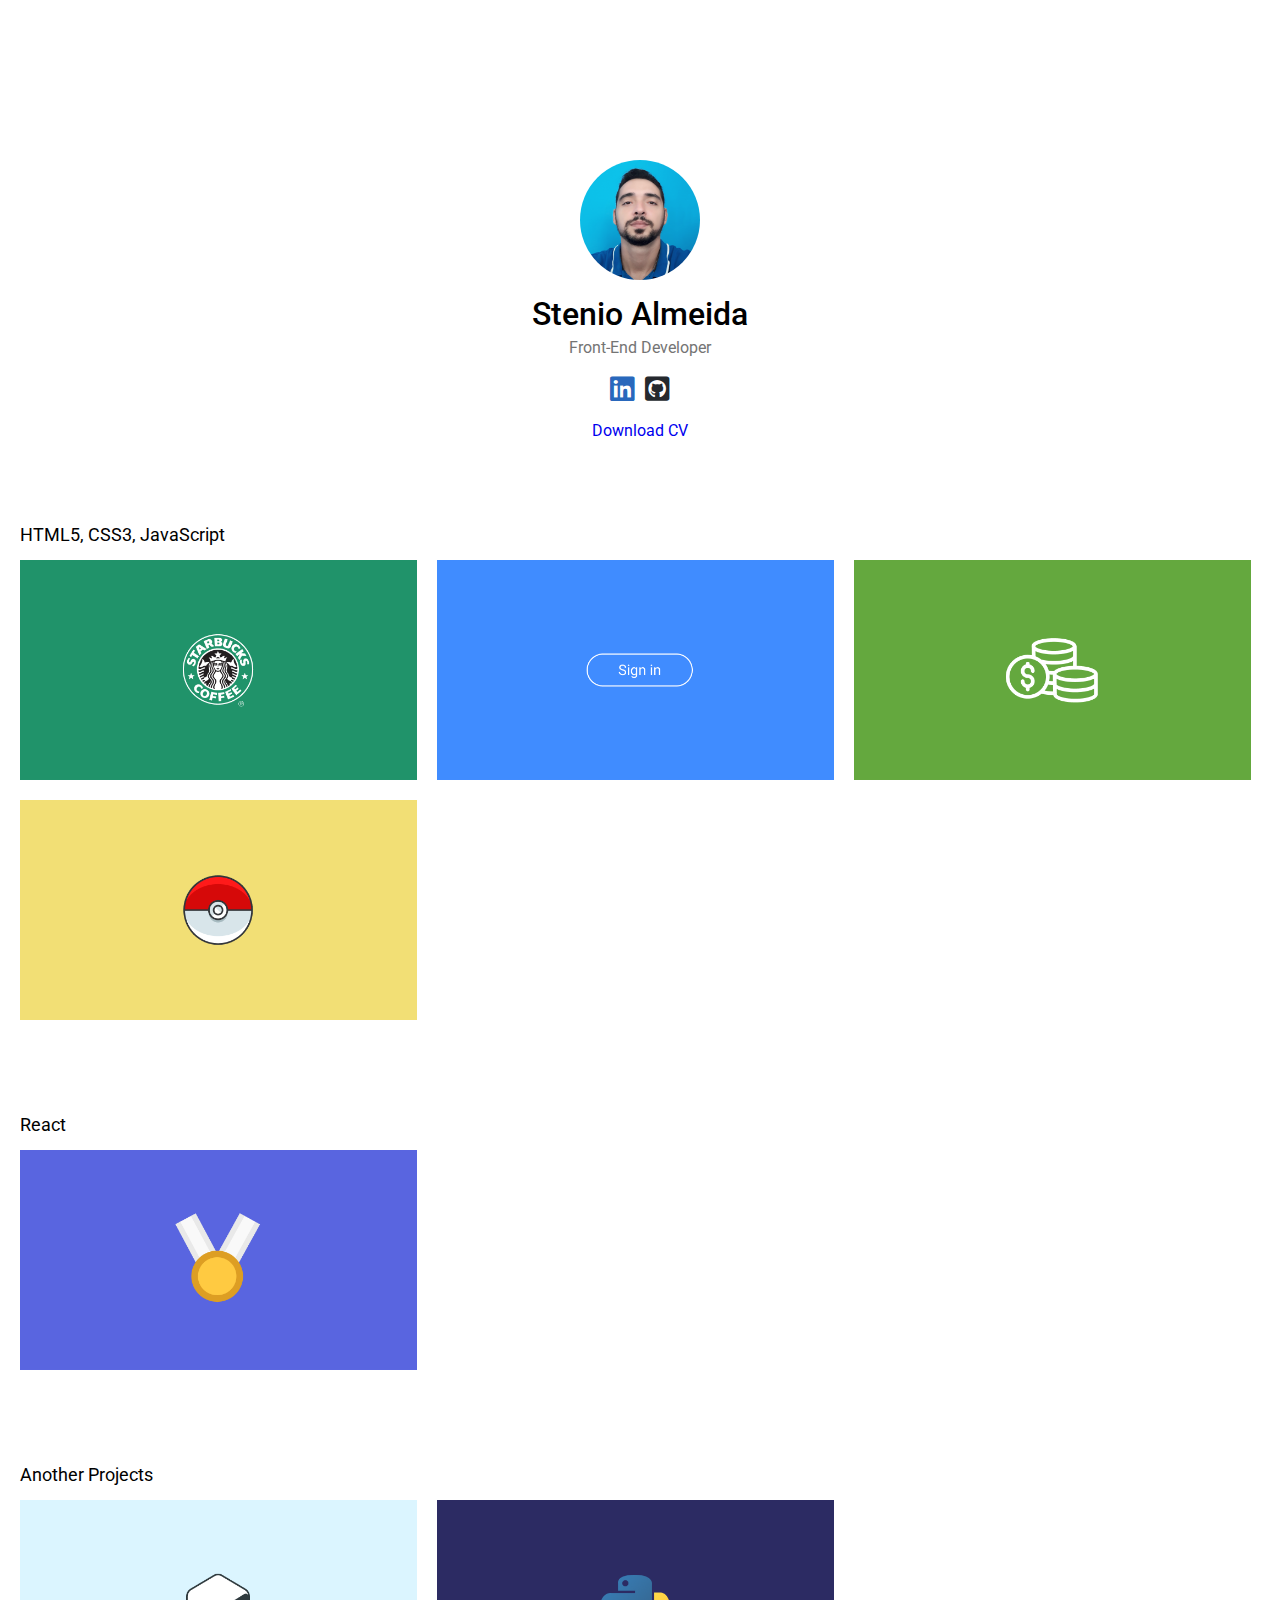
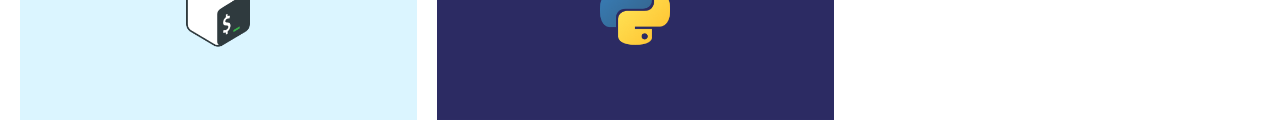
==== index.html @ 11bab7eb "refactor: pokemon project added, instagram and nike projects removed, categories modified" ====
<!DOCTYPE html>
<html lang="en">

<head>
  <meta charset="UTF-8">
  <meta name="viewport" content="width=device-width, initial-scale=1.0">
  <link rel="stylesheet" href="./style.css">
  <link rel="stylesheet" href="https://cdnjs.cloudflare.com/ajax/libs/font-awesome/5.11.2/css/all.css">
  <title>Portfolio 2021 - Stenio Almeida</title>
</head>

<body>
  <section class="profile-box">
    <div class="profile-img-box">
      <img src="./imgs/profile-photo.png" alt="">
    </div>
    <div class="name-box">
      <p class="name">Stenio Almeida</p>
    </div>
    <div class="occupation-box">
      <p class="occupation">Front-End Developer</p>
    </div>
    <div class="sci">
      <a href="https://www.linkedin.com/in/stenioas/" target="_blank"><i class="fab fa-linkedin"
          style="color: #2968BC;"></i></a>
      <a href="https://github.com/stenioas" target="_blank"><i class="fab fa-github-square"
          style="color: #25292E;"></i></a>
    </div>
    <div class="sci">
      <a href="https://github.com/stenioas/stenioas.github.io/raw/master/downloads/stenio-cv-2021.pdf"
        target="_blank">Download CV</a>
    </div>
  </section>
  <section class="projects-box">
    <div class="projects-title">
      <h1>HTML5, CSS3, JavaScript</h1>
    </div>
    <div class="cards-box">
      <div class="card-box" onclick="window.open('./starbucks-homepage/index.html', '_blank')">
        <div class="project-img-box">
          <img src="./imgs/capa-starbucks.png" alt="image">
        </div>
        <div class="card-content-box">
          <h2>Starbucks - Desktop</h2>
        </div>
      </div>
      <div class="card-box" onclick="window.open('./login-form/index.html', '_blank')">
        <div class="project-img-box">
          <img src="./imgs/capa-login-form.png" alt="Login Form Image">
        </div>
        <div class="card-content-box">
          <h2>Login Form</h2>
        </div>
      </div>
      <div class="card-box" onclick="window.open('https://stenioas.github.io/dev.finance', '_blank')">
        <div class="project-img-box">
          <img src="./imgs/capa-devfinance.png" alt="Finance project image">
        </div>
        <div class="card-content-box">
          <h2>Finace App</h2>
        </div>
      </div>
      <div class="card-box" onclick="window.open('https://stenioas.github.io/mentalistapokemon/', '_blank')">
        <div class="project-img-box">
          <img src="./imgs/capa-pokemon.png" alt="Pokémon project image">
        </div>
        <div class="card-content-box">
          <h2>Pokémon App</h2>
        </div>
      </div>
    </div>
  </section>
  <section class="projects-box">
    <div class="projects-title">
      <h1>React</h1>
    </div>
    <div class="cards-box">
      <div class="card-box" onclick="window.open('https://youmove.vercel.app', '_blank')">
        <div class="project-img-box">
          <img src="./imgs/capa-movitu.png" alt="Youmove React App">
        </div>
        <div class="card-content-box">
          <h2>Pomodoro App</h2>
        </div>
      </div>
    </div>
  </section>
  <section class="projects-box">
    <div class="projects-title">
      <h1>Another Projects</h1>
    </div>
    <div class="cards-box">
      <div class="card-box" onclick="window.open('https://github.com/stenioas/malpi', '_blank')">
        <div class="project-img-box">
          <img src="./imgs/capa-shell-project.png" alt="image">
        </div>
        <div class="card-content-box">
          <h2>Archlinux Installer</h2>
        </div>
      </div>
      <div class="card-box" onclick="window.open('https://github.com/stenioas/geraboh', '_blank')">
        <div class="project-img-box">
          <img src="./imgs/capa-python-project.png" alt="image">
        </div>
        <div class="card-content-box">
          <h2>Python Project</h2>
        </div>
      </div>
    </div>
  </section>
</body>

</html>
---- style.css ----
@import url('https://fonts.googleapis.com/css2?family=Roboto:ital,wght@0,100;0,300;0,400;0,500;0,700;0,900;1,100;1,300;1,400;1,500;1,700;1,900&display=swap');

*
{
  margin: 0;
  padding: 0;
  box-sizing: border-box;
  font-family: "Roboto", sans-serif;
  font-size: 16px;
  text-decoration: none;
}

body
{
  display: flex;
  flex-direction: column;
  justify-content: center;
  align-items: center;
  background: #ffffff;
  min-height: 100vh;
}

.profile-box
{
  display: flex;
  flex-direction: column;
  flex-wrap: wrap;
  justify-content: space-between;
  align-items: center;
  width: 100%;
  margin-top: 160px;
}

.profile-img-box
{
  display: flex;
  justify-content: center;
  align-items: center;
  border-radius: 50%;
  overflow: hidden;
  width: 120px;
  height: 120px;
}

.profile-img-box img
{
  max-width: 100%;
  object-fit: cover;
}

.name-box
{
  margin-top: 15px;
}

.name
{
  font-weight: 500;
  font-size: 2em;
  color: #000000;
}

.occupation-box
{
  margin-top: 5px;
}

.occupation
{
  font-size: 1em;
  color: #747474;
  font-weight: 400;
}

.sci
{
  display: flex;
  justify-content: center;
  align-items: center;
  margin-top: 18px;
}

.sci a
{
  margin: 0 5px 0 5px;
}

.sci a i
{
  font-size: 28px;
}

.projects-box
{
  display: flex;
  flex-direction: column;
  justify-content: flex-start;
  width: 100%;
  margin-top: 45px;
}

.projects-title
{
  width: 100%;
  margin-top: 40px;
  padding-left: 10px;
}

.projects-title h1
{
  font-size: 1.1em;
  color: #000000;
  font-weight: 400;
}

.cards-box
{
  display: flex;
  flex-direction: row;
  justify-content: flex-start;
  align-items: center;
  flex-wrap: wrap;
  width: 100%;
  margin-top: 5px;
}

.card-box
{
  position: relative;
  width: 100%;
  height: 300px;
  display: flex;
  justify-content: center;
  align-items: center;
  flex-wrap: wrap;
  overflow: hidden;
}

.card-box:hover
{
  transition: all 0.5s;
  cursor: pointer;
}

.project-img-box
{
  position: relative;
  width: 100%;
  max-width: 100%;
  height: 100%;
}

.project-img-box img
{
  position: relative;
  width: 100%;
  height: 100%;
  object-fit: cover;
  transition: all 0.5s;
}

.card-box:hover .project-img-box img
{
  filter: brightness(70%);
  transform: scale(1.2);
  transition: all .5s;
}

.card-content-box
{
  position: absolute;
  display: flex;
  flex-direction: column;
  justify-content: flex-end;
  align-items: flex-start;
  width: 100%;
  height: 100%;
  padding: 20px;
}

.card-content-box h2
{
  font-size: 20px;
  font-weight: 500;
  color: #fff;
  opacity: 0;
}

.card-box:hover .card-content-box h2
{
  transition: .5s ease-in-out;
  opacity: 1;
  z-index: 1;
}

/* media styles */

/* Tablet Styles */
@media only screen and (min-width: 855px) and (max-width: 1145px)
{
  .projects-box
  {
    padding: 0 10px;
  }
  .card-box
  {
    max-width: 47.5%;
    max-height: 220px;
    margin: 10px;
  }
}

/* Desktop Styles */
@media only screen and (min-width: 1145px)
{
  .projects-box
  {
    max-width: 1280px;
    padding: 0 10px;
  }

  .card-box
  {
    max-width: 31.5%;
    max-height: 220px;
    margin: 10px;
  }
}
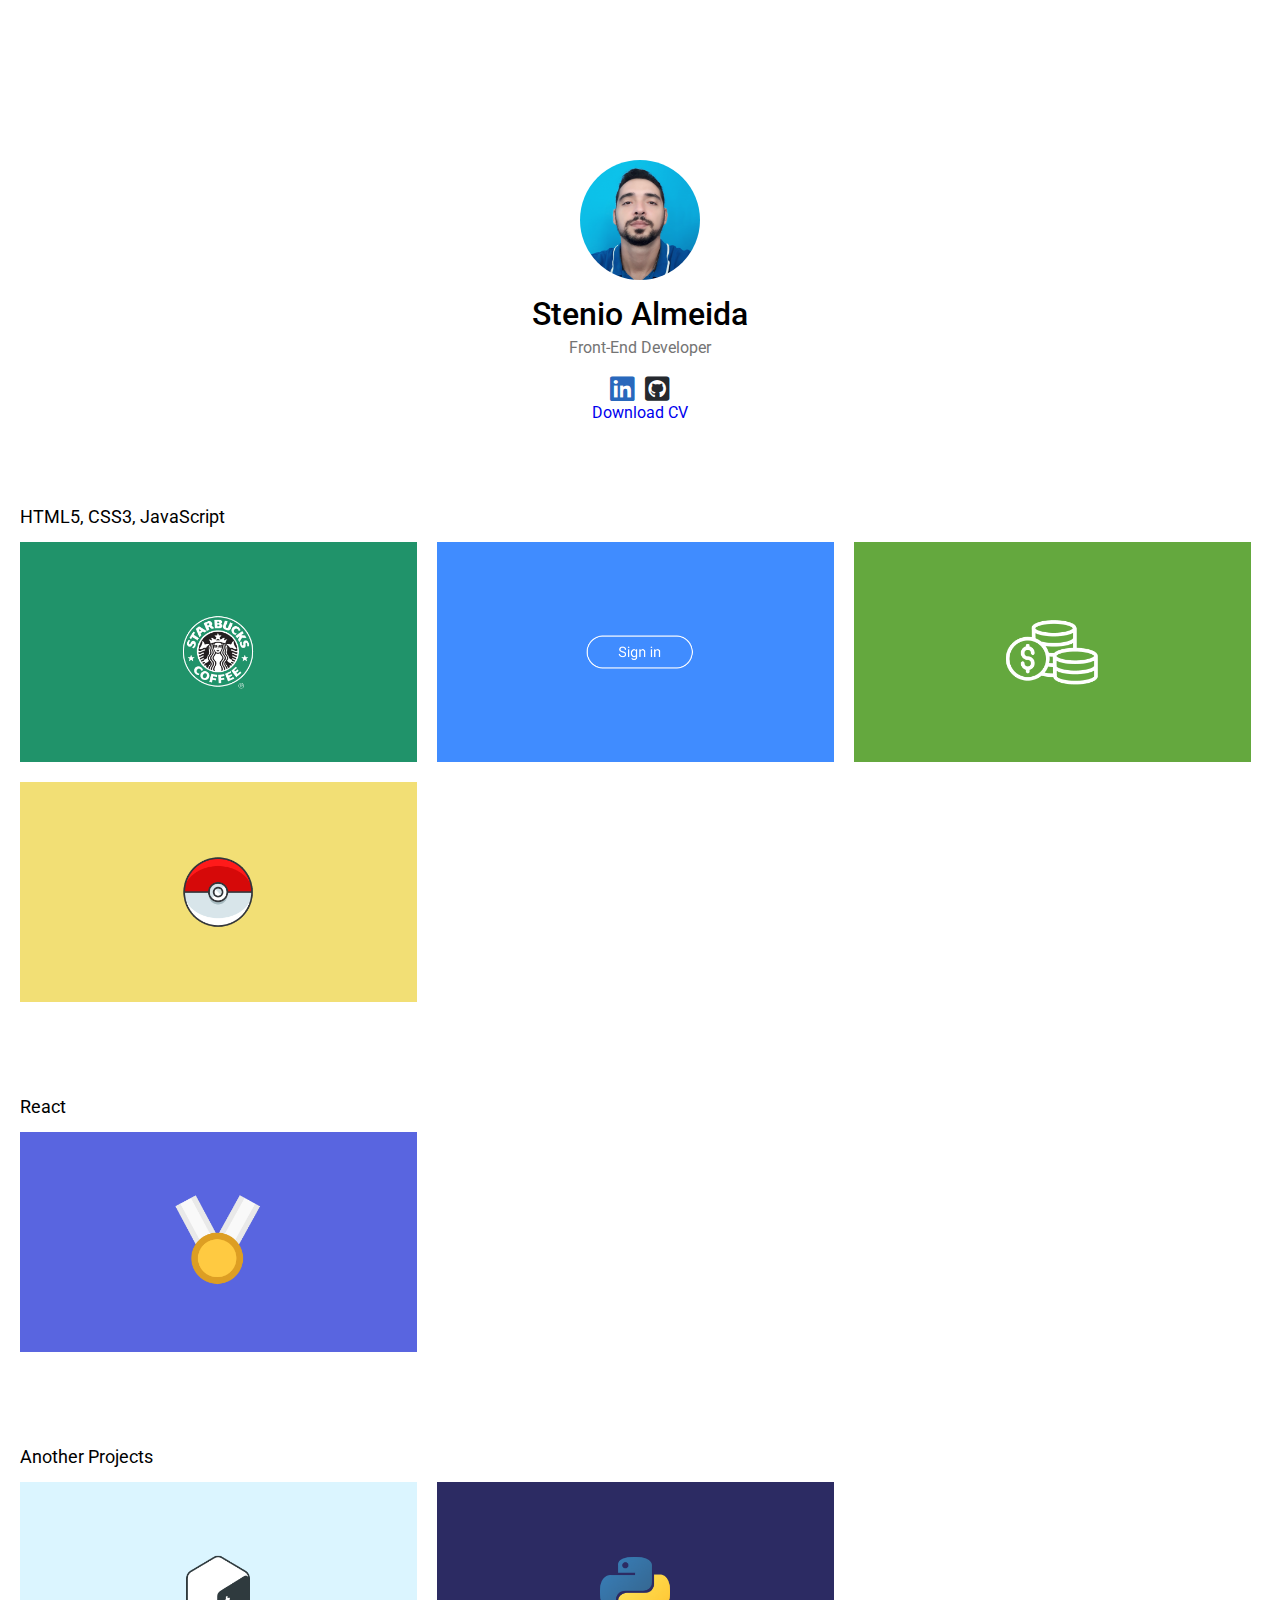
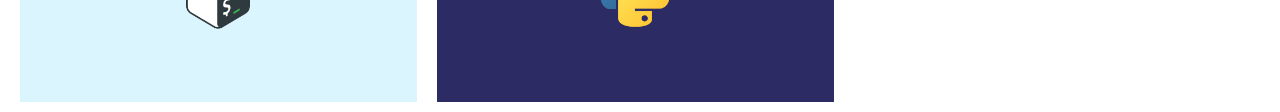
==== commit 95cfa842: "refactor: downloadCv class added" ====
--- a/index.html
+++ b/index.html
@@ -26,7 +26,7 @@
       <a href="https://github.com/stenioas" target="_blank"><i class="fab fa-github-square"
           style="color: #25292E;"></i></a>
     </div>
-    <div class="sci">
+    <div class="downloadCv">
       <a href="https://github.com/stenioas/stenioas.github.io/raw/master/downloads/stenio-cv-2021.pdf"
         target="_blank">Download CV</a>
     </div>
@@ -41,7 +41,7 @@
           <img src="./imgs/capa-starbucks.png" alt="image">
         </div>
         <div class="card-content-box">
-          <h2>Starbucks - Desktop</h2>
+          <h2>Starbucks Concept</h2>
         </div>
       </div>
       <div class="card-box" onclick="window.open('./login-form/index.html', '_blank')">
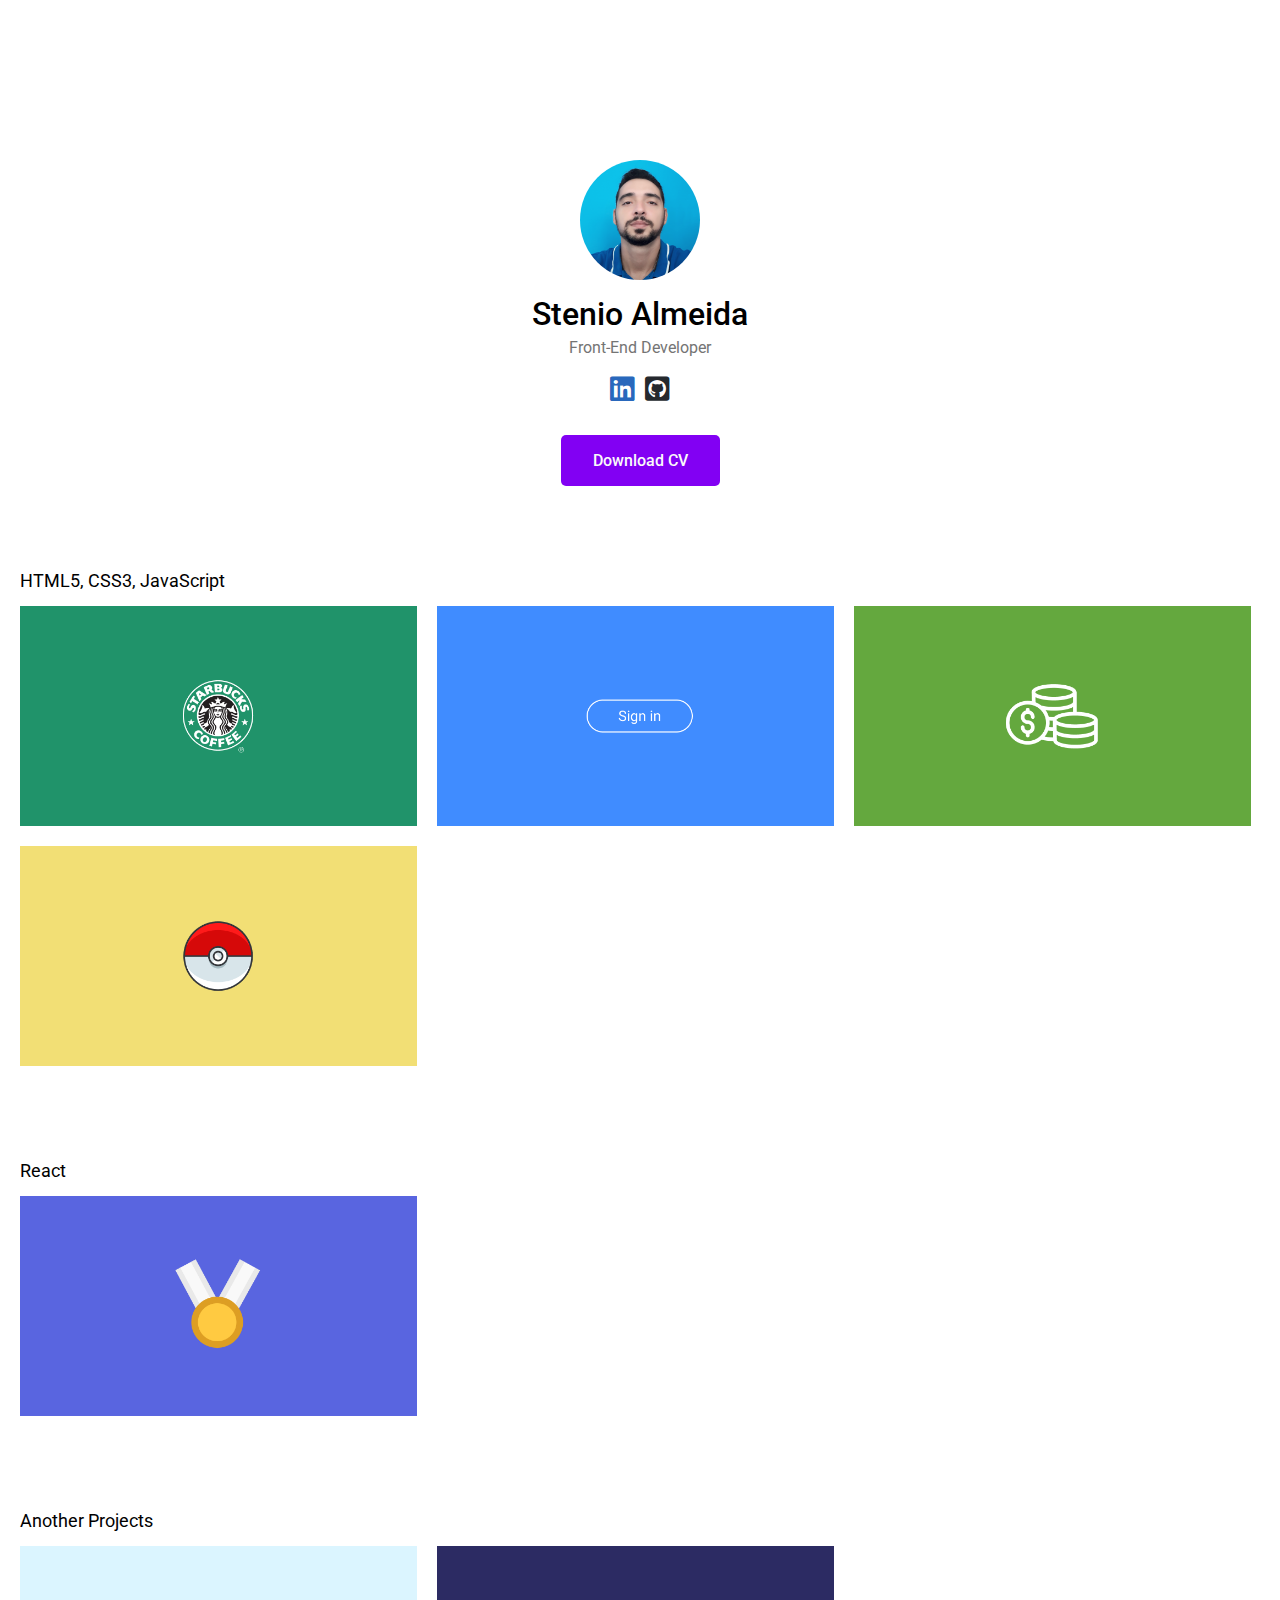
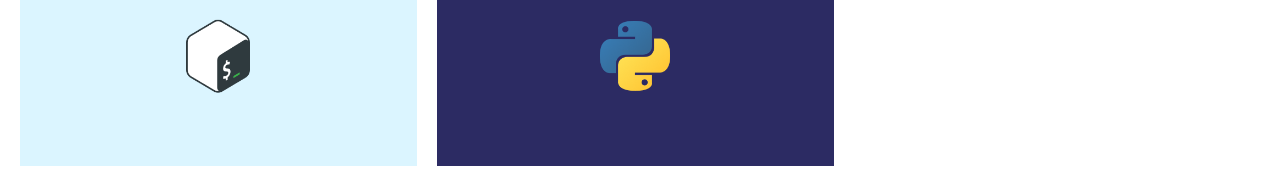
==== commit a2e24073: "refactor: link fonts added and removed from styles" ====
--- a/index.html
+++ b/index.html
@@ -4,9 +4,17 @@
 <head>
   <meta charset="UTF-8">
   <meta name="viewport" content="width=device-width, initial-scale=1.0">
+  <title>Portfolio 2021 - Stenio Almeida</title>
+
+  <!-- fonts -->
+  <link rel="preconnect" href="https://fonts.gstatic.com">
+  <link
+    href="https://fonts.googleapis.com/css2?family=Roboto:ital,wght@0,100;0,300;0,400;0,500;0,700;1,100;1,300;1,400;1,500;1,700&display=swap"
+    rel="stylesheet">
+  <link rel="stylesheet" href="https://cdnjs.cloudflare.com/ajax/libs/font-awesome/5.11.2/css/all.css">
+
+  <!-- styles -->
   <link rel="stylesheet" href="./style.css">
-  <link rel="stylesheet" href="https://cdnjs.cloudflare.com/ajax/libs/font-awesome/5.11.2/css/all.css">
-  <title>Portfolio 2021 - Stenio Almeida</title>
 </head>
 
 <body>
--- a/style.css
+++ b/style.css
@@ -1,5 +1,3 @@
-@import url('https://fonts.googleapis.com/css2?family=Roboto:ital,wght@0,100;0,300;0,400;0,500;0,700;0,900;1,100;1,300;1,400;1,500;1,700;1,900&display=swap');
-
 *
 {
   margin: 0;
@@ -90,6 +88,26 @@
   font-size: 28px;
 }
 
+.downloadCv {
+  margin-top: 2rem;
+  background-color: #8200f3;
+  border-radius: 5px;
+
+  padding: 1rem 2rem;
+  transition: .2s;
+}
+
+.downloadCv:hover {
+  background-color: #6b00d9;
+  cursor: pointer;
+}
+
+.downloadCv a {
+  color: #fafafa;
+  font-size: 1rem;
+  font-weight: 500;
+}
+
 .projects-box
 {
   display: flex;
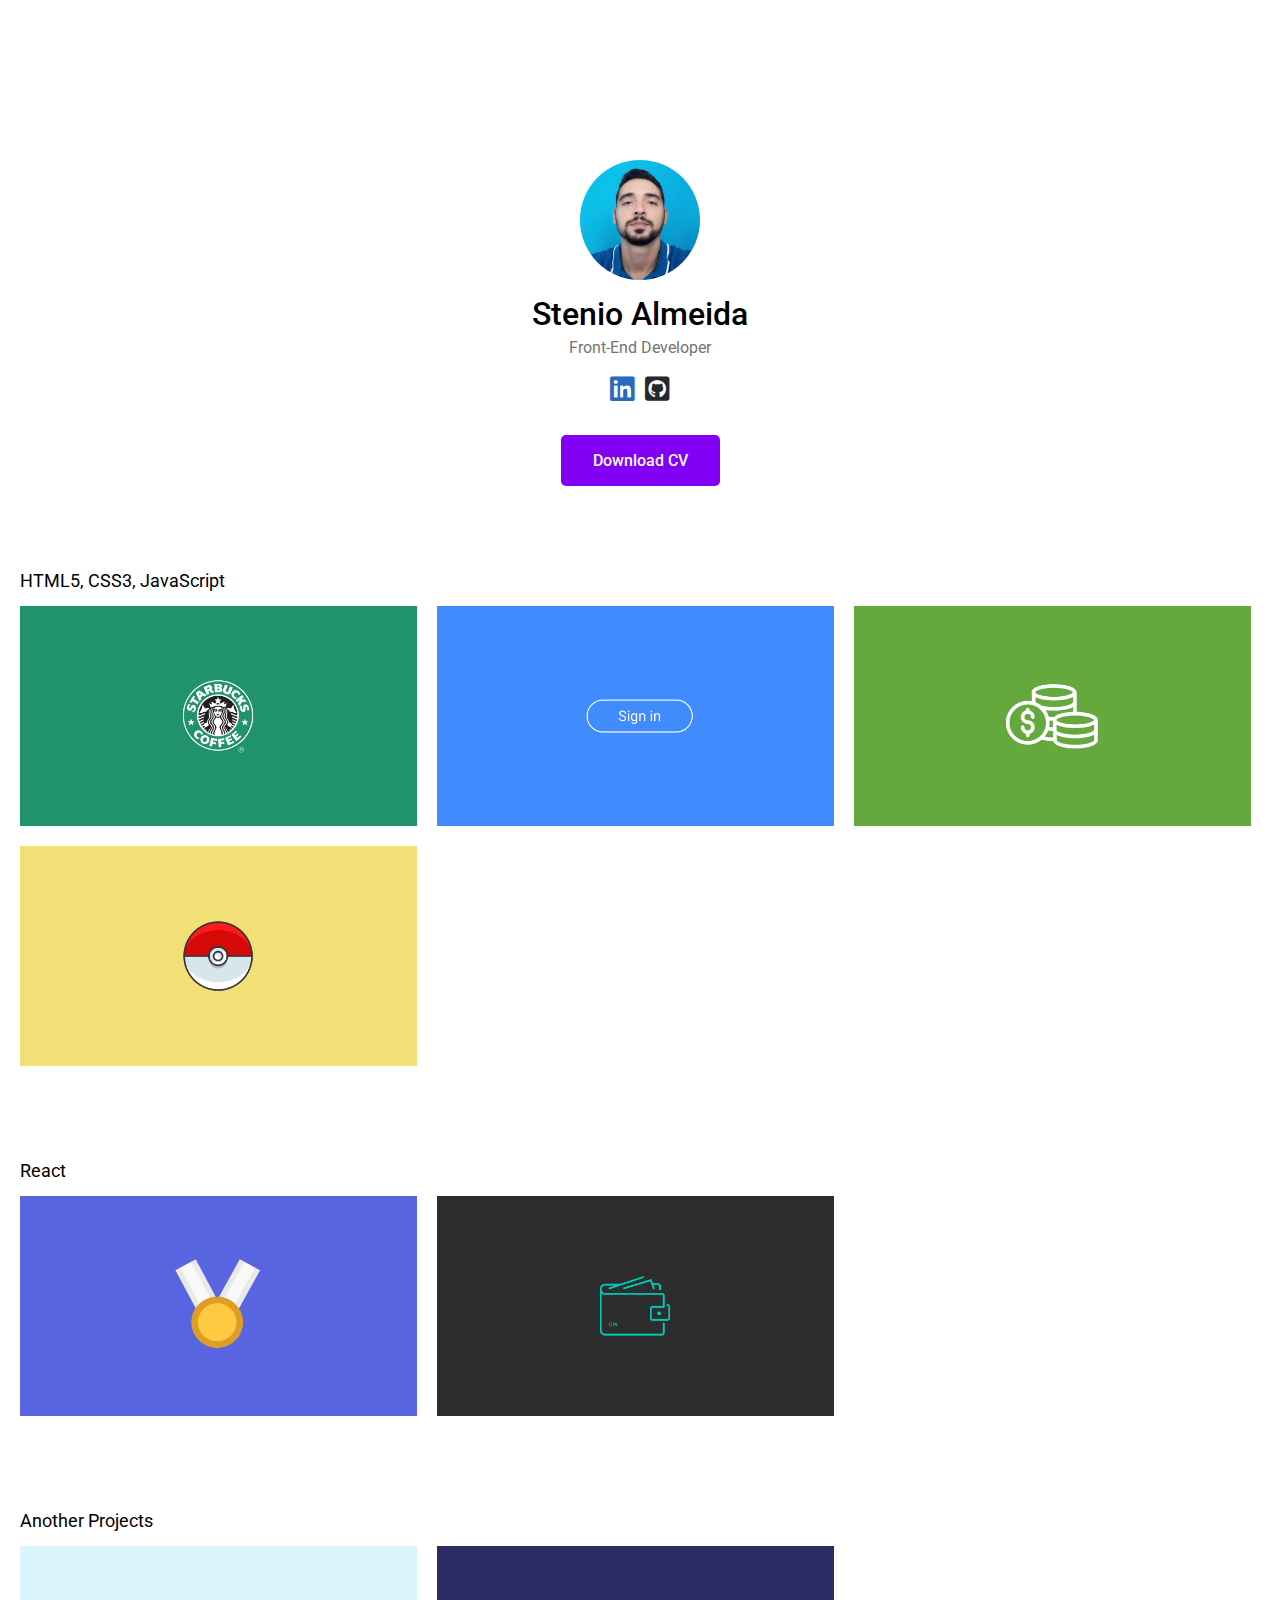
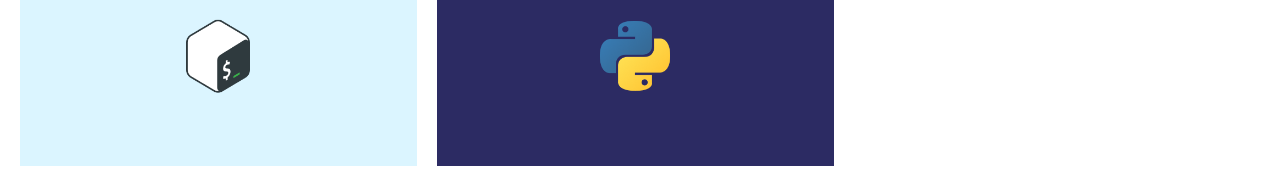
==== commit 55b16f64: "feat: new projet greenwallet added" ====
--- a/index.html
+++ b/index.html
@@ -91,6 +91,14 @@
           <h2>Pomodoro App</h2>
         </div>
       </div>
+      <div class="card-box" onclick="window.open('https://github.com/MeAjudaDev/greenwallet-react', '_blank')">
+        <div class="project-img-box">
+          <img src="./imgs/capa-greenwallet.png" alt="Green Wallet App">
+        </div>
+        <div class="card-content-box">
+          <h2>Finance App - Coming soon</h2>
+        </div>
+      </div>
     </div>
   </section>
   <section class="projects-box">
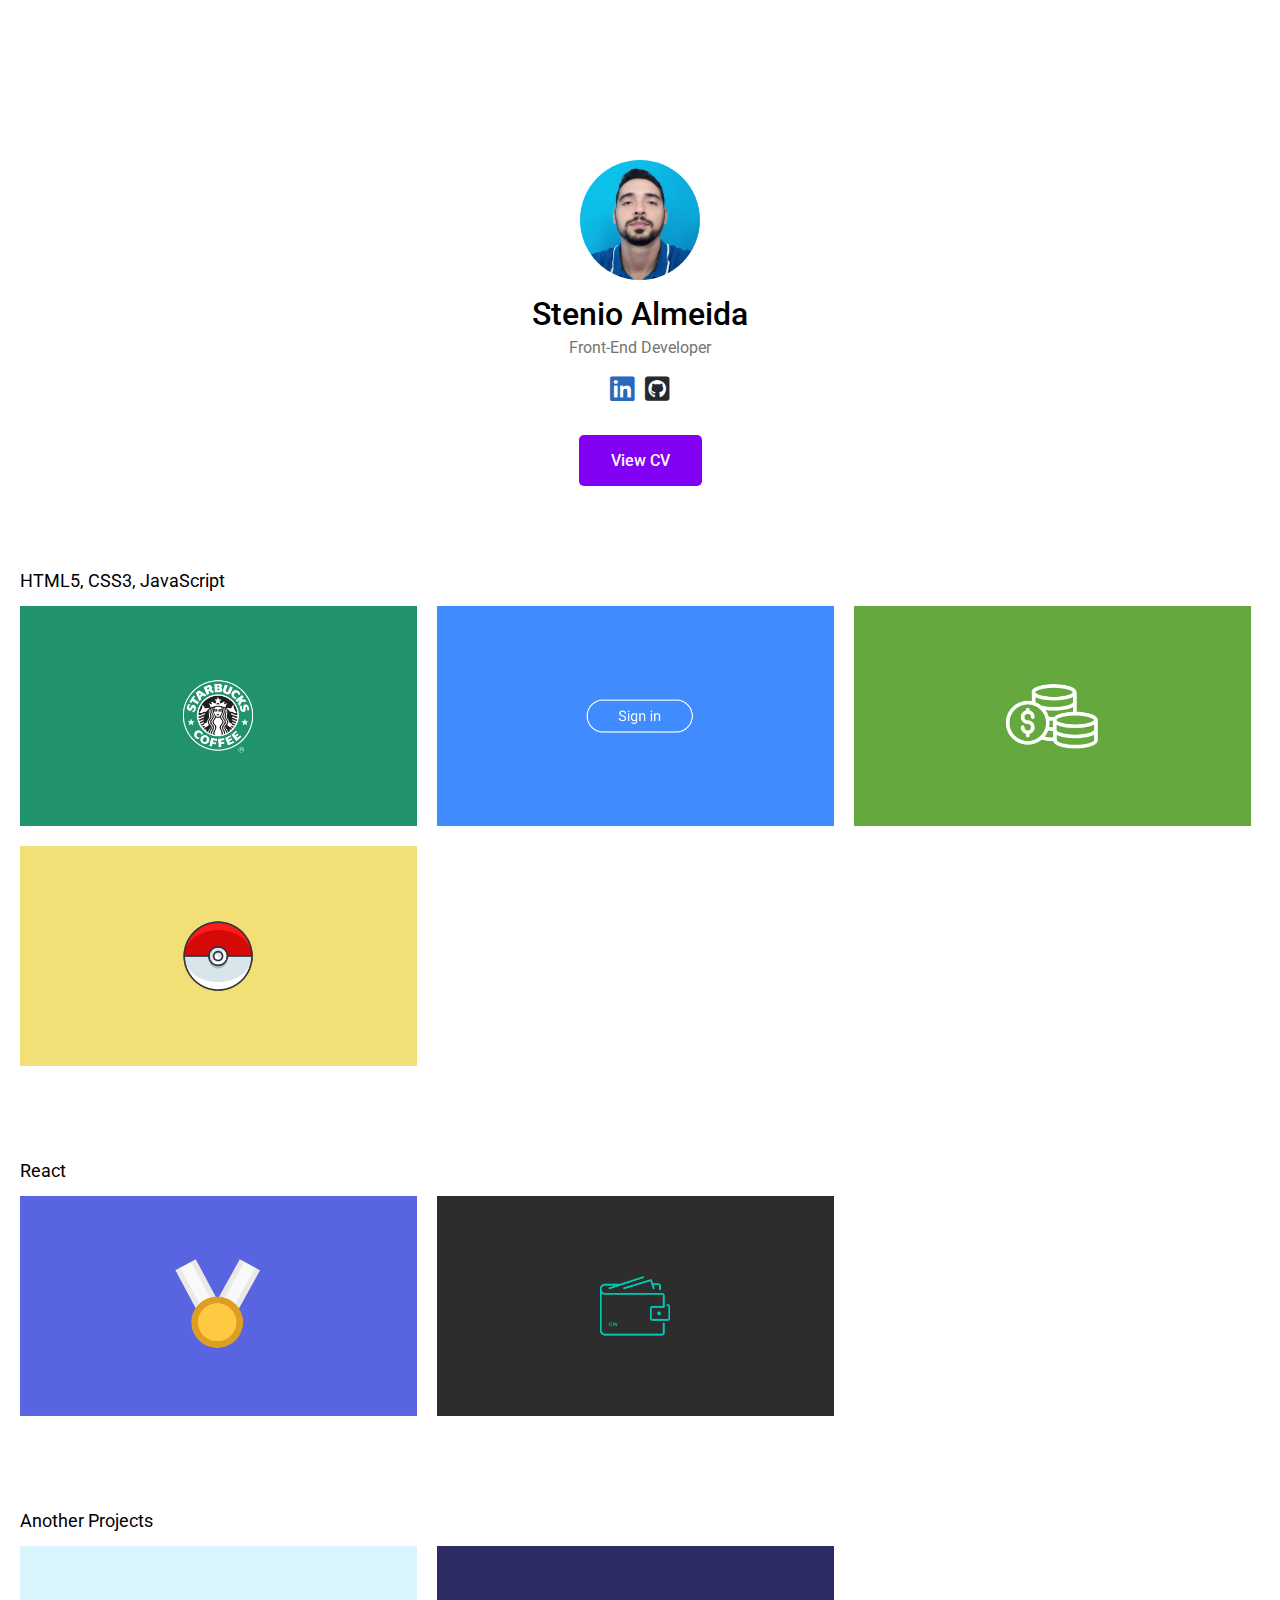
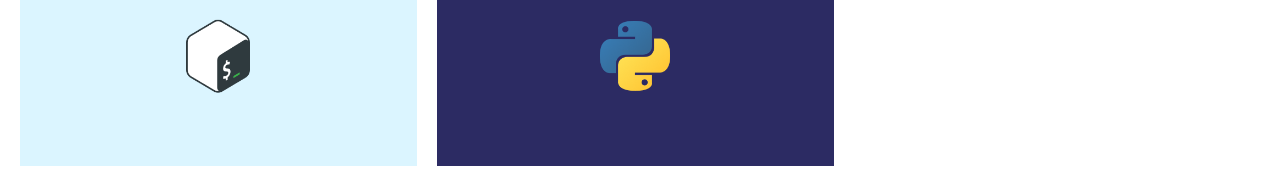
==== commit 8b036758: "refactor: label of download button modified" ====
--- a/index.html
+++ b/index.html
@@ -1,129 +1,160 @@
 <!DOCTYPE html>
 <html lang="en">
+  <head>
+    <meta charset="UTF-8" />
+    <meta name="viewport" content="width=device-width, initial-scale=1.0" />
+    <title>Portfolio 2021 - Stenio Almeida</title>
 
-<head>
-  <meta charset="UTF-8">
-  <meta name="viewport" content="width=device-width, initial-scale=1.0">
-  <title>Portfolio 2021 - Stenio Almeida</title>
+    <!-- fonts -->
+    <link rel="preconnect" href="https://fonts.gstatic.com" />
+    <link
+      href="https://fonts.googleapis.com/css2?family=Roboto:ital,wght@0,100;0,300;0,400;0,500;0,700;1,100;1,300;1,400;1,500;1,700&display=swap"
+      rel="stylesheet"
+    />
+    <link
+      rel="stylesheet"
+      href="https://cdnjs.cloudflare.com/ajax/libs/font-awesome/5.11.2/css/all.css"
+    />
 
-  <!-- fonts -->
-  <link rel="preconnect" href="https://fonts.gstatic.com">
-  <link
-    href="https://fonts.googleapis.com/css2?family=Roboto:ital,wght@0,100;0,300;0,400;0,500;0,700;1,100;1,300;1,400;1,500;1,700&display=swap"
-    rel="stylesheet">
-  <link rel="stylesheet" href="https://cdnjs.cloudflare.com/ajax/libs/font-awesome/5.11.2/css/all.css">
+    <!-- styles -->
+    <link rel="stylesheet" href="./style.css" />
+  </head>
 
-  <!-- styles -->
-  <link rel="stylesheet" href="./style.css">
-</head>
-
-<body>
-  <section class="profile-box">
-    <div class="profile-img-box">
-      <img src="./imgs/profile-photo.png" alt="">
-    </div>
-    <div class="name-box">
-      <p class="name">Stenio Almeida</p>
-    </div>
-    <div class="occupation-box">
-      <p class="occupation">Front-End Developer</p>
-    </div>
-    <div class="sci">
-      <a href="https://www.linkedin.com/in/stenioas/" target="_blank"><i class="fab fa-linkedin"
-          style="color: #2968BC;"></i></a>
-      <a href="https://github.com/stenioas" target="_blank"><i class="fab fa-github-square"
-          style="color: #25292E;"></i></a>
-    </div>
-    <div class="downloadCv">
-      <a href="https://github.com/stenioas/stenioas.github.io/raw/master/downloads/stenio-cv-2021.pdf"
-        target="_blank">Download CV</a>
-    </div>
-  </section>
-  <section class="projects-box">
-    <div class="projects-title">
-      <h1>HTML5, CSS3, JavaScript</h1>
-    </div>
-    <div class="cards-box">
-      <div class="card-box" onclick="window.open('./starbucks-homepage/index.html', '_blank')">
-        <div class="project-img-box">
-          <img src="./imgs/capa-starbucks.png" alt="image">
+  <body>
+    <section class="profile-box">
+      <div class="profile-img-box">
+        <img src="./imgs/profile-photo.png" alt="" />
+      </div>
+      <div class="name-box">
+        <p class="name">Stenio Almeida</p>
+      </div>
+      <div class="occupation-box">
+        <p class="occupation">Front-End Developer</p>
+      </div>
+      <div class="sci">
+        <a href="https://www.linkedin.com/in/stenioas/" target="_blank"
+          ><i class="fab fa-linkedin" style="color: #2968bc"></i
+        ></a>
+        <a href="https://github.com/stenioas" target="_blank"
+          ><i class="fab fa-github-square" style="color: #25292e"></i
+        ></a>
+      </div>
+      <div class="downloadCv">
+        <a
+          href="https://docs.google.com/viewerng/viewer?url=https://github.com/stenioas/stenioas.github.io/raw/master/misc/cv-stenio-2021.pdf"
+          target="_blank"
+          >View CV</a
+        >
+      </div>
+    </section>
+    <section class="projects-box">
+      <div class="projects-title">
+        <h1>HTML5, CSS3, JavaScript</h1>
+      </div>
+      <div class="cards-box">
+        <div
+          class="card-box"
+          onclick="window.open('./starbucks-homepage/index.html', '_blank')"
+        >
+          <div class="project-img-box">
+            <img src="./imgs/capa-starbucks.png" alt="image" />
+          </div>
+          <div class="card-content-box">
+            <h2>Starbucks Concept</h2>
+          </div>
         </div>
-        <div class="card-content-box">
-          <h2>Starbucks Concept</h2>
+        <div
+          class="card-box"
+          onclick="window.open('./login-form/index.html', '_blank')"
+        >
+          <div class="project-img-box">
+            <img src="./imgs/capa-login-form.png" alt="Login Form Image" />
+          </div>
+          <div class="card-content-box">
+            <h2>Login Form</h2>
+          </div>
+        </div>
+        <div
+          class="card-box"
+          onclick="window.open('https://stenioas.github.io/dev.finance', '_blank')"
+        >
+          <div class="project-img-box">
+            <img src="./imgs/capa-devfinance.png" alt="Finance project image" />
+          </div>
+          <div class="card-content-box">
+            <h2>Finance App</h2>
+          </div>
+        </div>
+        <div
+          class="card-box"
+          onclick="window.open('https://stenioas.github.io/mentalistapokemon/', '_blank')"
+        >
+          <div class="project-img-box">
+            <img src="./imgs/capa-pokemon.png" alt="Pokémon project image" />
+          </div>
+          <div class="card-content-box">
+            <h2>Pokémon Game</h2>
+          </div>
         </div>
       </div>
-      <div class="card-box" onclick="window.open('./login-form/index.html', '_blank')">
-        <div class="project-img-box">
-          <img src="./imgs/capa-login-form.png" alt="Login Form Image">
+    </section>
+    <section class="projects-box">
+      <div class="projects-title">
+        <h1>React</h1>
+      </div>
+      <div class="cards-box">
+        <div
+          class="card-box"
+          onclick="window.open('https://youmove.vercel.app', '_blank')"
+        >
+          <div class="project-img-box">
+            <img src="./imgs/capa-movitu.png" alt="Youmove React App" />
+          </div>
+          <div class="card-content-box">
+            <h2>Pomodoro App</h2>
+          </div>
         </div>
-        <div class="card-content-box">
-          <h2>Login Form</h2>
+        <div
+          class="card-box"
+          onclick="window.open('https://github.com/MeAjudaDev/greenwallet-react', '_blank')"
+        >
+          <div class="project-img-box">
+            <img src="./imgs/capa-greenwallet.png" alt="Green Wallet App" />
+          </div>
+          <div class="card-content-box">
+            <h2>Finance App (Developing)</h2>
+          </div>
         </div>
       </div>
-      <div class="card-box" onclick="window.open('https://stenioas.github.io/dev.finance', '_blank')">
-        <div class="project-img-box">
-          <img src="./imgs/capa-devfinance.png" alt="Finance project image">
+    </section>
+    <section class="projects-box">
+      <div class="projects-title">
+        <h1>Another Projects</h1>
+      </div>
+      <div class="cards-box">
+        <div
+          class="card-box"
+          onclick="window.open('https://github.com/stenioas/malpi', '_blank')"
+        >
+          <div class="project-img-box">
+            <img src="./imgs/capa-shell-project.png" alt="image" />
+          </div>
+          <div class="card-content-box">
+            <h2>Archlinux Installer</h2>
+          </div>
         </div>
-        <div class="card-content-box">
-          <h2>Finace App</h2>
+        <div
+          class="card-box"
+          onclick="window.open('https://github.com/stenioas/geraboh', '_blank')"
+        >
+          <div class="project-img-box">
+            <img src="./imgs/capa-python-project.png" alt="image" />
+          </div>
+          <div class="card-content-box">
+            <h2>Python Project</h2>
+          </div>
         </div>
       </div>
-      <div class="card-box" onclick="window.open('https://stenioas.github.io/mentalistapokemon/', '_blank')">
-        <div class="project-img-box">
-          <img src="./imgs/capa-pokemon.png" alt="Pokémon project image">
-        </div>
-        <div class="card-content-box">
-          <h2>Pokémon App</h2>
-        </div>
-      </div>
-    </div>
-  </section>
-  <section class="projects-box">
-    <div class="projects-title">
-      <h1>React</h1>
-    </div>
-    <div class="cards-box">
-      <div class="card-box" onclick="window.open('https://youmove.vercel.app', '_blank')">
-        <div class="project-img-box">
-          <img src="./imgs/capa-movitu.png" alt="Youmove React App">
-        </div>
-        <div class="card-content-box">
-          <h2>Pomodoro App</h2>
-        </div>
-      </div>
-      <div class="card-box" onclick="window.open('https://github.com/MeAjudaDev/greenwallet-react', '_blank')">
-        <div class="project-img-box">
-          <img src="./imgs/capa-greenwallet.png" alt="Green Wallet App">
-        </div>
-        <div class="card-content-box">
-          <h2>Finance App - Coming soon</h2>
-        </div>
-      </div>
-    </div>
-  </section>
-  <section class="projects-box">
-    <div class="projects-title">
-      <h1>Another Projects</h1>
-    </div>
-    <div class="cards-box">
-      <div class="card-box" onclick="window.open('https://github.com/stenioas/malpi', '_blank')">
-        <div class="project-img-box">
-          <img src="./imgs/capa-shell-project.png" alt="image">
-        </div>
-        <div class="card-content-box">
-          <h2>Archlinux Installer</h2>
-        </div>
-      </div>
-      <div class="card-box" onclick="window.open('https://github.com/stenioas/geraboh', '_blank')">
-        <div class="project-img-box">
-          <img src="./imgs/capa-python-project.png" alt="image">
-        </div>
-        <div class="card-content-box">
-          <h2>Python Project</h2>
-        </div>
-      </div>
-    </div>
-  </section>
-</body>
-
-</html>+    </section>
+  </body>
+</html>
